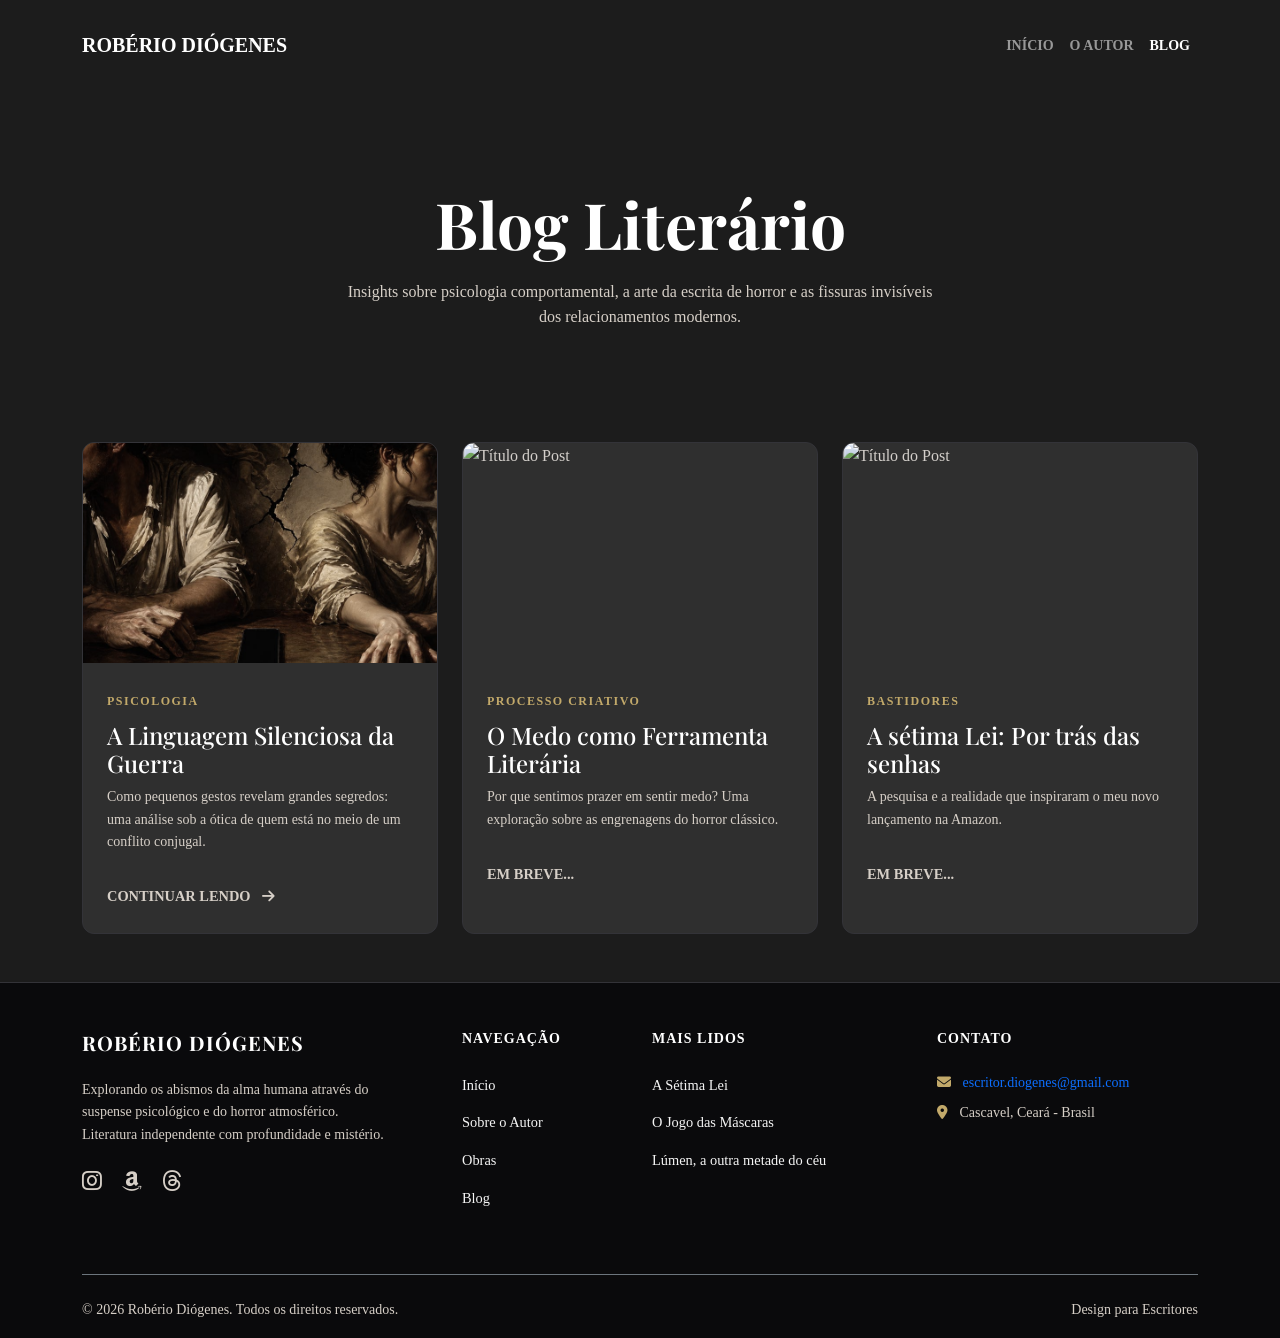
==== blogger/index.html @ d7dbd825 "Add files via upload" ====
<!DOCTYPE html>
<html lang="pt-br">
<head>
    <meta charset="UTF-8">
    <meta name="viewport" content="width=device-width, initial-scale=1.0">
    <title>Blog Oficial | Robério Diógenes - Reflexões sobre Suspense e Comportamento</title>
    <meta name="description" content="Artigos, análises psicológicas e os bastidores da criação literária de Robério Diógenes. Explore o lado obscuro do comportamento humano.">
    
    <link href="https://fonts.googleapis.com/css2?family=Inter:wght@400;600&family=Playfair+Display:wght@700;900&display=swap" rel="stylesheet">
    <link href="https://cdn.jsdelivr.net/npm/bootstrap@5.3.0/dist/css/bootstrap.min.css" rel="stylesheet">
    <link rel="stylesheet" href="https://cdnjs.cloudflare.com/ajax/libs/font-awesome/6.4.0/css/all.min.css">
    <link rel="stylesheet" href="../css/estilo.css">
    <link rel="stylesheet" href="../css/blog.css">

    <style>
        .blog-card {
            background: var(--cor-bg-secundario);
            border: 1px solid var(--cor-detalhe-borda);
            border-radius: 12px;
            overflow: hidden;
            transition: all 0.4s ease;
            height: 100%;
            display: flex;
            flex-direction: column;
        }
        .blog-card:hover {
            transform: translateY(-10px);
            border-color: var(--cor-destaque-primaria);
            box-shadow: 0 15px 30px rgba(0,0,0,0.5);
        }
        .blog-card-img {
            height: 220px;
            object-fit: cover;
            filter: grayscale(40%);
            transition: 0.5s;
        }
        .blog-card:hover .blog-card-img {
            filter: grayscale(0%);
        }
        .blog-card-body {
            padding: 1.5rem;
            flex-grow: 1;
        }
        .categoria-label {
            color: var(--cor-destaque-primaria);
            font-size: 0.75rem;
            font-weight: bold;
            text-transform: uppercase;
            letter-spacing: 1.5px;
        }
        .btn-ler-mais {
            color: var(--cor-texto-claro);
            text-decoration: none;
            font-weight: bold;
            font-size: 0.9rem;
            display: inline-block;
            margin-top: 1rem;
            transition: 0.3s;
        }
        .btn-ler-mais:hover {
            color: var(--cor-destaque-hover);
            padding-left: 5px;
        }
    </style>
</head>
<body style="background-color: var(--cor-bg-principal);">

    <nav class="navbar navbar-expand-lg navbar-dark bg-transparent py-4">
        <div class="container">
            <a class="navbar-brand fw-bold" href="../index.html">ROBÉRIO DIÓGENES</a>
            <div class="collapse navbar-collapse" id="navbarNav">
                <ul class="navbar-nav ms-auto text-uppercase small fw-bold">
                    <li class="nav-item"><a class="nav-link" href="../index.html">Início</a></li>
                    <li class="nav-item"><a class="nav-link" href="../autor.html">O Autor</a></li>
                    <li class="nav-item"><a class="nav-link active" href="index.html">Blog</a></li>
                </ul>
            </div>
        </div>
    </nav>

    <header class="py-5 mt-5">
        <div class="container text-center">
            <h1 class="display-3 fw-bold text-white mb-3">Blog Literário</h1>
            <p class="text-suave mx-auto" style="max-width: 600px;">
                Insights sobre psicologia comportamental, a arte da escrita de horror e as fissuras invisíveis dos relacionamentos modernos.
            </p>
        </div>
    </header>

    <section class="py-5">
        <div class="container">
            <div class="row gy-4">
                
                <div class="col-md-6 col-lg-4">
                    <article class="blog-card">
                        <img src="../img/post-01.jpg" class="blog-card-img" alt="Linguagem Silenciosa da Guerra">
                        <div class="blog-card-body">
                            <span class="categoria-label">Psicologia</span>
                            <h3 class="h4 mt-2 text-white">A Linguagem Silenciosa da Guerra</h3>
                            <p class="text-suave small">Como pequenos gestos revelam grandes segredos: uma análise sob a ótica de quem está no meio de um conflito conjugal.</p>
                            <a href="linguagem-silenciosa-da-guerra.html" class="btn-ler-mais text-uppercase">Continuar lendo <i class="fas fa-arrow-right ms-2"></i></a>
                        </div>
                    </article>
                </div>

                <div class="col-md-6 col-lg-4">
                    <article class="blog-card">
                        <img src="../img/post-placeholder.jpg" class="blog-card-img" alt="Título do Post">
                        <div class="blog-card-body">
                            <span class="categoria-label">Processo Criativo</span>
                            <h3 class="h4 mt-2 text-white">O Medo como Ferramenta Literária</h3>
                            <p class="text-suave small">Por que sentimos prazer em sentir medo? Uma exploração sobre as engrenagens do horror clássico.</p>
                            <a href="#" class="btn-ler-mais text-uppercase">Em breve...</a>
                        </div>
                    </article>
                </div>

                <div class="col-md-6 col-lg-4">
                    <article class="blog-card">
                        <img src="../img/post-placeholder-2.jpg" class="blog-card-img" alt="Título do Post">
                        <div class="blog-card-body">
                            <span class="categoria-label">Bastidores</span>
                            <h3 class="h4 mt-2 text-white">A sétima Lei: Por trás das senhas</h3>
                            <p class="text-suave small">A pesquisa e a realidade que inspiraram o meu novo lançamento na Amazon.</p>
                            <a href="#" class="btn-ler-mais text-uppercase">Em breve...</a>
                        </div>
                    </article>
                </div>

            </div>
        </div>
    </section>

<footer class="footer-detalhado pt-5 pb-3">
    <div class="container">
        <div class="row gy-4">
            
            <div class="col-lg-4 col-md-6">
                <h5 class="fw-bold mb-4 text-white">ROBÉRIO DIÓGENES</h5>
                <p class="text-suave small pe-lg-5">
                    Explorando os abismos da alma humana através do suspense psicológico e do horror atmosférico. Literatura independente com profundidade e mistério.
                </p>
                
                
                <div class="redes-sociais mt-4">
                    <a href="https://instagram.com/diogenesroberio" target="_blank" class="me-3"><i class="fab fa-instagram"></i></a>
                    <a href="https://www.amazon.com.br/dp/B0GXGZJV1Y" target="_blank" class="me-3"><i class="fab fa-amazon"></i></a>
                    <a href="#"><i class="fab fa-threads"></i></a>
                </div>
            </div>

           <div class="col-lg-2 col-md-6">
                <h6 class="text-white fw-bold mb-4 text-uppercase small">Navegação</h6>
                <ul class="list-unstyled footer-links">
                    <li><a href="../index.html">Início</a></li>
                    <li><a href="../autor.html">Sobre o Autor</a></li>
                    <li><a href="../index.html#livros">Obras</a></li>
                    <li><a href="../blogger/index.html">Blog</a></li>
                </ul>
            </div>

            <div class="col-lg-3 col-md-6">
                <h6 class="text-white fw-bold mb-4 text-uppercase small">Mais Lidos</h6>
                <ul class="list-unstyled footer-links">
                    <li><a href="../livros/a-setima-lei.html">A Sétima Lei</a></li>
                    <li><a href="../livros/o-jogo-das-mascaras.html">O Jogo das Máscaras</a></li>
                    <li><a href="../livros/lumen.html">Lúmen, a outra metade do céu</a></li>
                </ul>
            </div>

            <div class="col-lg-3 col-md-6">
    <h6 class="text-white fw-bold mb-4 text-uppercase small">Contato</h6>
    <p class="text-suave small mb-2">
        <i class="fas fa-envelope me-2 text-accent"></i> 
        <a href="mailto:escritor.diogenes@gmail.com" class="text-suave">escritor.diogenes@gmail.com</a>
    </p>
    <p class="text-suave small">
        <i class="fas fa-map-marker-alt me-2 text-accent"></i> 
        Cascavel, Ceará - Brasil
    </p>
</div>

        </div>

        <div class="border-top border-secondary mt-5 pt-4">
            <div class="row align-items-center">
                <div class="col-md-6 text-center text-md-start">
                    <p class="small text-suave mb-0">&copy; 2026 Robério Diógenes. Todos os direitos reservados.</p>
                </div>
                <div class="col-md-6 text-center text-md-end">
                    <p class="small text-suave mb-0">Design para Escritores</p>
                </div>
            </div>
        </div>
    </div>
</footer>

    <script src="https://cdn.jsdelivr.net/npm/bootstrap@5.3.0/dist/js/bootstrap.bundle.min.js"></script>
</body>
</html>
---- css/estilo.css ----
/* Variáveis de Cores e Estilo - Foco: Suspense e Drama */
:root {
    /* Tons de Fundo (Noir) */
    --cor-bg-principal: #1C1C1C;       /* Fundo quase preto, profundo */
    --cor-bg-secundario: #2F2F2F;    /* Para seções de destaque e cards */
    
    /* Tons de Texto */
    --cor-texto-claro: #D6CFC7;       /* Branco acinzentado para leitura confortável */
    --cor-texto-suave: #F5F5F5;       /* Cinza para informações secundárias */
    
    /* Cores de Destaque (Sóbrias e Elegantes) */
    --cor-destaque-primaria: #C2A96A;  /* Vinho (Dark Red) para CTAs e títulos */
    --cor-destaque-hover: #b22222;    /* Vermelho um pouco mais vivo para o mouse */
    --cor-detalhe-borda: #333338;     /* Bordas sutis para divisões */
    
    /* Tipografia */
    --fonte-titulos: 'Playfair Display', serif;
    --fonte-corpo: 'Inter', sans-serif;
}

/* Animação de Surgimento */
.reveal {
    opacity: 0;
    transform: translateY(30px);
    transition: all 0.8s ease-out;
}

.reveal.visible {
    opacity: 1;
    transform: translateY(0);
}

/* Configurações Globais Básicas */
body {
    background-color: var(--cor-bg-principal);
    color: var(--cor-texto-claro);
    font-family: var(--cor-corpo);
    margin: 0;
    padding: 0;
    line-height: 1.6;
}

h1, h2, h3, h4, h5, .display-font {
    font-family: var(--fonte-titulos);
    font-weight: 700;
    color: var(--cor-texto-claro);
}

a {
    text-decoration: none;
    transition: 0.3s;
}

/* Utilitários Extras */
.bg-dark-section {
    background-color: var(--cor-bg-secundario);
}

.text-accent {
    color: var(--cor-destaque-primaria);
}

.btn-escritor {
    background-color: var(--cor-destaque-primaria);
    color: white;
    border: none;
    padding: 10px 25px;
    font-weight: 600;
    transition: 0.4s;
}

.btn-escritor:hover {
    background-color: var(--cor-destaque-hover);
    color: white;
    transform: translateY(-2px);
}

/* --- Efeito Hover no Dropdown (Desktop) --- */
@media (min-width: 992px) {
    .nav-item.dropdown:hover .dropdown-menu {
        display: block;
        margin-top: 0; /* Remove o delay de espaço */
        animation: fadeIn 0.3s ease-in;
    }
}

/* Ajuste para o Dropdown no Mobile (evita que ele fique invisível) */
@media (max-width: 991px) {
    .dropdown-menu {
        background-color: var(--cor-bg-secundario) !important;
        border: none;
        padding-left: 15px; /* Indenta os itens no mobile para dar hierarquia */
    }
    .dropdown-item {
        padding: 10px 0;
    }
}

/* Animação suave para o menu aparecer */
@keyframes fadeIn {
    from { opacity: 0; transform: translateY(10px); }
    to { opacity: 1; transform: translateY(0); }
}

/* --- Charme nos Links do Menu Geral --- */
.nav-link {
    position: relative;
    padding-bottom: 5px;
}

/* Linha discreta que surge por baixo do link ao passar o mouse */
.nav-link::after {
    content: '';
    position: absolute;
    width: 0;
    height: 2px;
    bottom: 0;
    left: 0;
    background-color: var(--cor-destaque-primaria);
    transition: width 0.3s ease;
}

.nav-link:hover::after {
    width: 100%;
}

/* Estilização dos itens dentro do Dropdown */
.dropdown-item {
    color: var(--cor-texto-claro) !important;
    padding: 10px 20px;
    font-family: var(--fonte-corpo);
    font-size: 0.9rem;
    transition: 0.2s;
}

.dropdown-item:hover {
    background-color: var(--cor-destaque-primaria);
    color: white !important;
}

/* --- Estilização do Footer --- */
.footer-detalhado {
    background-color: #0a0a0c; /* Um tom ainda mais escuro que o bg-principal */
    border-top: 1px solid var(--cor-detalhe-borda);
}

.footer-links {
    padding: 0;
}

.footer-links li {
    margin-bottom: 12px;
}

.footer-links a {
    color: var(--cor-texto-suave);
    font-size: 0.9rem;
    transition: all 0.3s ease;
}

.footer-links a:hover {
    color: var(--cor-destaque-primaria);
    padding-left: 5px; /* Efeito de deslocamento sutil */
}

.redes-sociais i {
    font-size: 1.4rem;
    color: var(--cor-texto-claro);
    transition: 0.3s;
}

.redes-sociais i:hover {
    color: var(--cor-destaque-primaria);
    transform: translateY(-3px);
}

/* Ajuste de tipografia para os títulos do rodapé */
.footer-detalhado h5, .footer-detalhado h6 {
    letter-spacing: 1px;
}
---- css/blog.css ----
/* Estilos Específicos para o Blog */
:root {
    --cor-bg-blog: #141418;
    --cor-card-blog: #1e1e24;
}

.corpo-leitura {
    max-width: 800px;
    margin: 0 auto;
    line-height: 1.8;
    font-size: 1.15rem;
    color: var(--cor-texto-claro);
    font-family: 'Inter', sans-serif;
}

.corpo-leitura p {
    margin-bottom: 1.5rem;
}

.corpo-leitura h2, .corpo-leitura h3 {
    font-family: var(--fonte-titulos);
    color: var(--cor-texto-claro);
    margin-top: 2.5rem;
    margin-bottom: 1.2rem;
}

.header-post {
    padding: 80px 0;
    background: linear-gradient(rgba(0,0,0,0.7), var(--cor-bg-blog)), url('../img/textura-blog.jpg');
    background-size: cover;
    text-align: center;
}

.meta-info {
    font-size: 0.85rem;
    color: var(--cor-destaque-primaria);
    text-uppercase;
    letter-spacing: 1px;
}

/* Efeito de destaque para a primeira letra do post (Dropcap) */
.corpo-leitura > p:first-of-type::first-letter {
    font-family: var(--fonte-titulos);
    font-size: 3.5rem;
    float: left;
    margin-right: 10px;
    line-height: 1;
    color: var(--cor-destaque-primaria);
}

/* Estilo para a imagem com legenda */
.img-post-container {
    margin: 2rem 0;
}
.img-post-legend {
    display: block;
    text-align: center;
    font-size: 0.85rem;
    color: var(--cor-texto-suave);
    margin-top: 10px;
    font-style: italic;
}

#progress-bar {
    position: fixed;
    top: 0;
    left: 0;
    width: 0%;
    height: 4px;
    background: var(--cor-destaque-primaria);
    z-index: 9999;
}
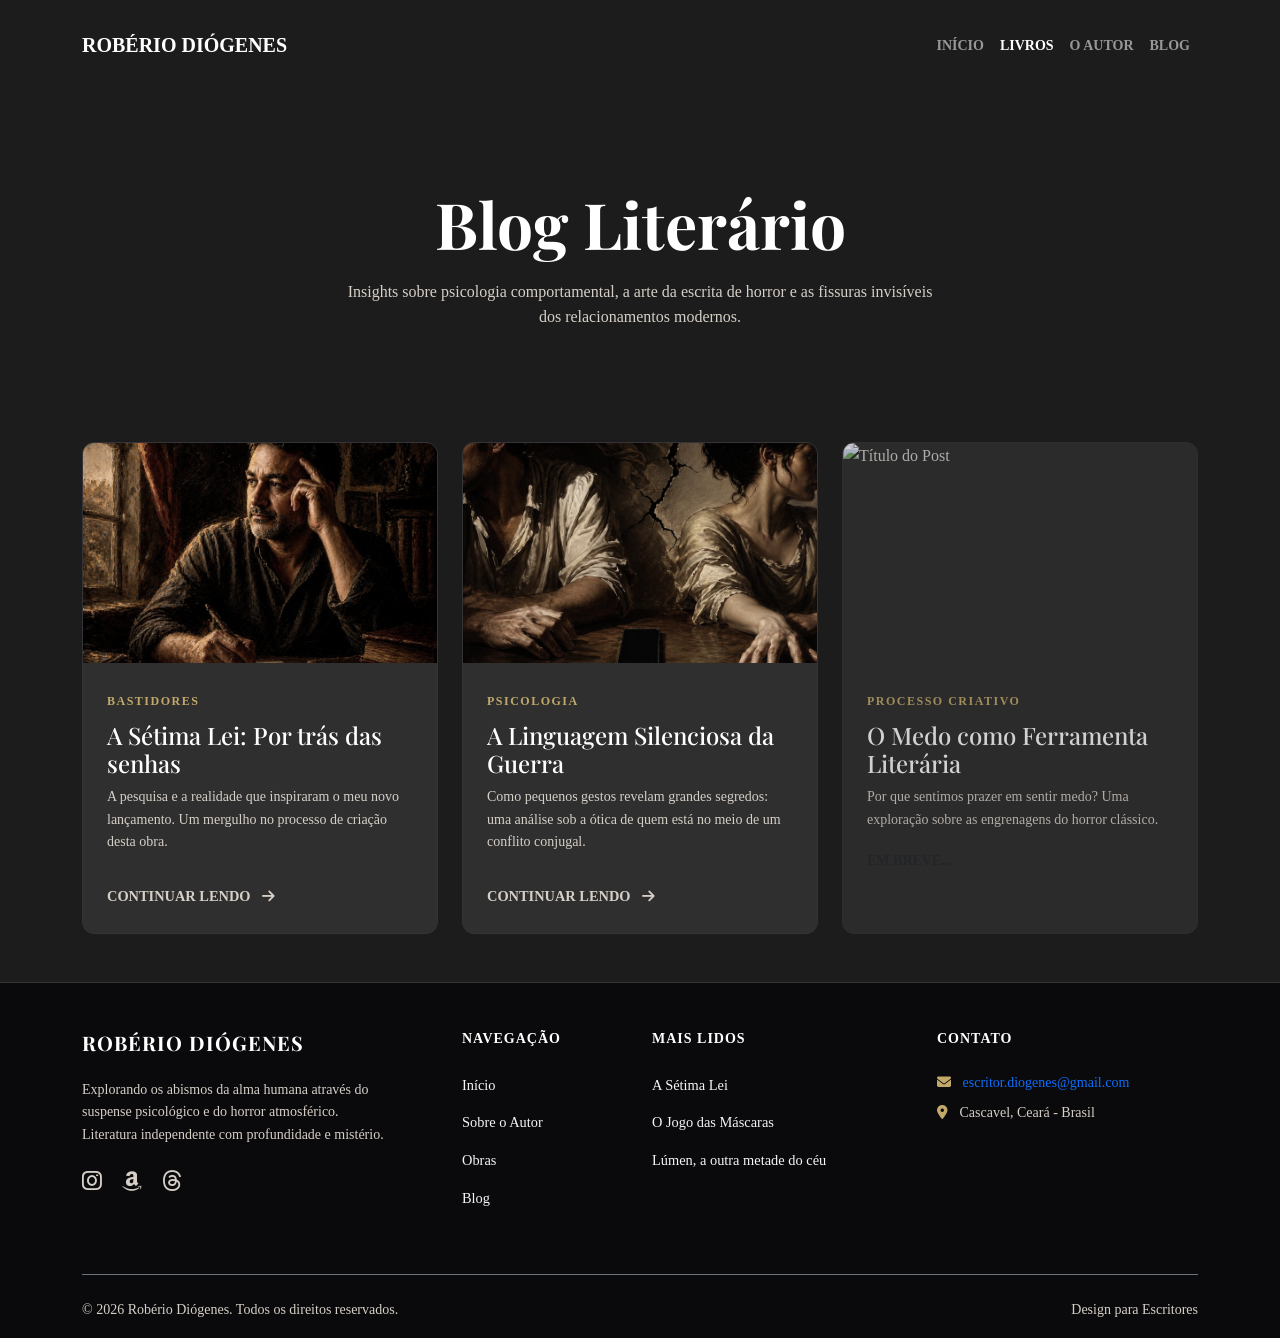
==== commit a77ed22c: "Add files via upload" ====
--- a/blogger/index.html
+++ b/blogger/index.html
@@ -66,17 +66,23 @@
 <body style="background-color: var(--cor-bg-principal);">
 
     <nav class="navbar navbar-expand-lg navbar-dark bg-transparent py-4">
-        <div class="container">
-            <a class="navbar-brand fw-bold" href="../index.html">ROBÉRIO DIÓGENES</a>
-            <div class="collapse navbar-collapse" id="navbarNav">
-                <ul class="navbar-nav ms-auto text-uppercase small fw-bold">
-                    <li class="nav-item"><a class="nav-link" href="../index.html">Início</a></li>
-                    <li class="nav-item"><a class="nav-link" href="../autor.html">O Autor</a></li>
-                    <li class="nav-item"><a class="nav-link active" href="index.html">Blog</a></li>
-                </ul>
-            </div>
-        </div>
-    </nav>
+    <div class="container">
+        <a class="navbar-brand fw-bold" href="../index.html">ROBÉRIO DIÓGENES</a>
+        
+        <button class="navbar-toggler" type="button" data-bs-toggle="collapse" data-bs-target="#navbarNav" aria-controls="navbarNav" aria-expanded="false" aria-label="Toggle navigation">
+            <span class="navbar-toggler-icon"></span>
+        </button>
+
+        <div class="collapse navbar-collapse" id="navbarNav">
+            <ul class="navbar-nav ms-auto text-uppercase small fw-bold">
+                <li class="nav-item"><a class="nav-link" href="../index.html">Início</a></li>
+                <li class="nav-item"><a class="nav-link active" href="index.html">Livros</a></li>
+                <li class="nav-item"><a class="nav-link" href="../autor.html">O Autor</a></li>
+                <li class="nav-item"><a class="nav-link" href="../blogger/index.html">Blog</a></li>
+            </ul>
+        </div>
+    </div>
+</nav>
 
     <header class="py-5 mt-5">
         <div class="container text-center">
@@ -88,48 +94,49 @@
     </header>
 
     <section class="py-5">
-        <div class="container">
-            <div class="row gy-4">
-                
-                <div class="col-md-6 col-lg-4">
-                    <article class="blog-card">
-                        <img src="../img/post-01.jpg" class="blog-card-img" alt="Linguagem Silenciosa da Guerra">
-                        <div class="blog-card-body">
-                            <span class="categoria-label">Psicologia</span>
-                            <h3 class="h4 mt-2 text-white">A Linguagem Silenciosa da Guerra</h3>
-                            <p class="text-suave small">Como pequenos gestos revelam grandes segredos: uma análise sob a ótica de quem está no meio de um conflito conjugal.</p>
-                            <a href="linguagem-silenciosa-da-guerra.html" class="btn-ler-mais text-uppercase">Continuar lendo <i class="fas fa-arrow-right ms-2"></i></a>
-                        </div>
-                    </article>
-                </div>
-
-                <div class="col-md-6 col-lg-4">
-                    <article class="blog-card">
-                        <img src="../img/post-placeholder.jpg" class="blog-card-img" alt="Título do Post">
-                        <div class="blog-card-body">
-                            <span class="categoria-label">Processo Criativo</span>
-                            <h3 class="h4 mt-2 text-white">O Medo como Ferramenta Literária</h3>
-                            <p class="text-suave small">Por que sentimos prazer em sentir medo? Uma exploração sobre as engrenagens do horror clássico.</p>
-                            <a href="#" class="btn-ler-mais text-uppercase">Em breve...</a>
-                        </div>
-                    </article>
-                </div>
-
-                <div class="col-md-6 col-lg-4">
-                    <article class="blog-card">
-                        <img src="../img/post-placeholder-2.jpg" class="blog-card-img" alt="Título do Post">
-                        <div class="blog-card-body">
-                            <span class="categoria-label">Bastidores</span>
-                            <h3 class="h4 mt-2 text-white">A sétima Lei: Por trás das senhas</h3>
-                            <p class="text-suave small">A pesquisa e a realidade que inspiraram o meu novo lançamento na Amazon.</p>
-                            <a href="#" class="btn-ler-mais text-uppercase">Em breve...</a>
-                        </div>
-                    </article>
-                </div>
-
-            </div>
-        </div>
-    </section>
+    <div class="container">
+        <div class="row gy-4">
+
+            <div class="col-md-6 col-lg-4">
+                <article class="blog-card">
+                    <img src="../img/bastidores-setima-lei.jpg" class="blog-card-img" alt="Bastidores do livro A Sétima Lei">
+                    <div class="blog-card-body">
+                        <span class="categoria-label">Bastidores</span>
+                        <h3 class="h4 mt-2 text-white">A Sétima Lei: Por trás das senhas</h3>
+                        <p class="text-suave small">A pesquisa e a realidade que inspiraram o meu novo lançamento. Um mergulho no processo de criação desta obra.</p>
+                        <a href="bastidores-a-setima-lei.html" class="btn-ler-mais text-uppercase">Continuar lendo <i class="fas fa-arrow-right ms-2"></i></a>
+                    </div>
+                </article>
+            </div>
+            
+            <div class="col-md-6 col-lg-4">
+                <article class="blog-card">
+                    <img src="../img/post-01.jpg" class="blog-card-img" alt="Linguagem Silenciosa da Guerra">
+                    <div class="blog-card-body">
+                        <span class="categoria-label">Psicologia</span>
+                        <h3 class="h4 mt-2 text-white">A Linguagem Silenciosa da Guerra</h3>
+                        <p class="text-suave small">Como pequenos gestos revelam grandes segredos: uma análise sob a ótica de quem está no meio de um conflito conjugal.</p>
+                        <a href="linguagem-silenciosa-da-guerra.html" class="btn-ler-mais text-uppercase">Continuar lendo <i class="fas fa-arrow-right ms-2"></i></a>
+                    </div>
+                </article>
+            </div>
+
+            
+            <div class="col-md-6 col-lg-4">
+                <article class="blog-card" style="opacity: 0.8;">
+                    <img src="../img/post-placeholder.jpg" class="blog-card-img" alt="Título do Post">
+                    <div class="blog-card-body">
+                        <span class="categoria-label">Processo Criativo</span>
+                        <h3 class="h4 mt-2 text-white">O Medo como Ferramenta Literária</h3>
+                        <p class="text-suave small">Por que sentimos prazer em sentir medo? Uma exploração sobre as engrenagens do horror clássico.</p>
+                        <span class="text-muted small text-uppercase fw-bold">Em breve...</span>
+                    </div>
+                </article>
+            </div>
+
+        </div>
+    </div>
+</section>
 
 <footer class="footer-detalhado pt-5 pb-3">
     <div class="container">
@@ -194,7 +201,7 @@
         </div>
     </div>
 </footer>
-
     <script src="https://cdn.jsdelivr.net/npm/bootstrap@5.3.0/dist/js/bootstrap.bundle.min.js"></script>
+
 </body>
 </html>
--- a/css/estilo.css
+++ b/css/estilo.css
@@ -124,20 +124,6 @@
     width: 100%;
 }
 
-/* Estilização dos itens dentro do Dropdown */
-.dropdown-item {
-    color: var(--cor-texto-claro) !important;
-    padding: 10px 20px;
-    font-family: var(--fonte-corpo);
-    font-size: 0.9rem;
-    transition: 0.2s;
-}
-
-.dropdown-item:hover {
-    background-color: var(--cor-destaque-primaria);
-    color: white !important;
-}
-
 /* --- Estilização do Footer --- */
 .footer-detalhado {
     background-color: #0a0a0c; /* Um tom ainda mais escuro que o bg-principal */
